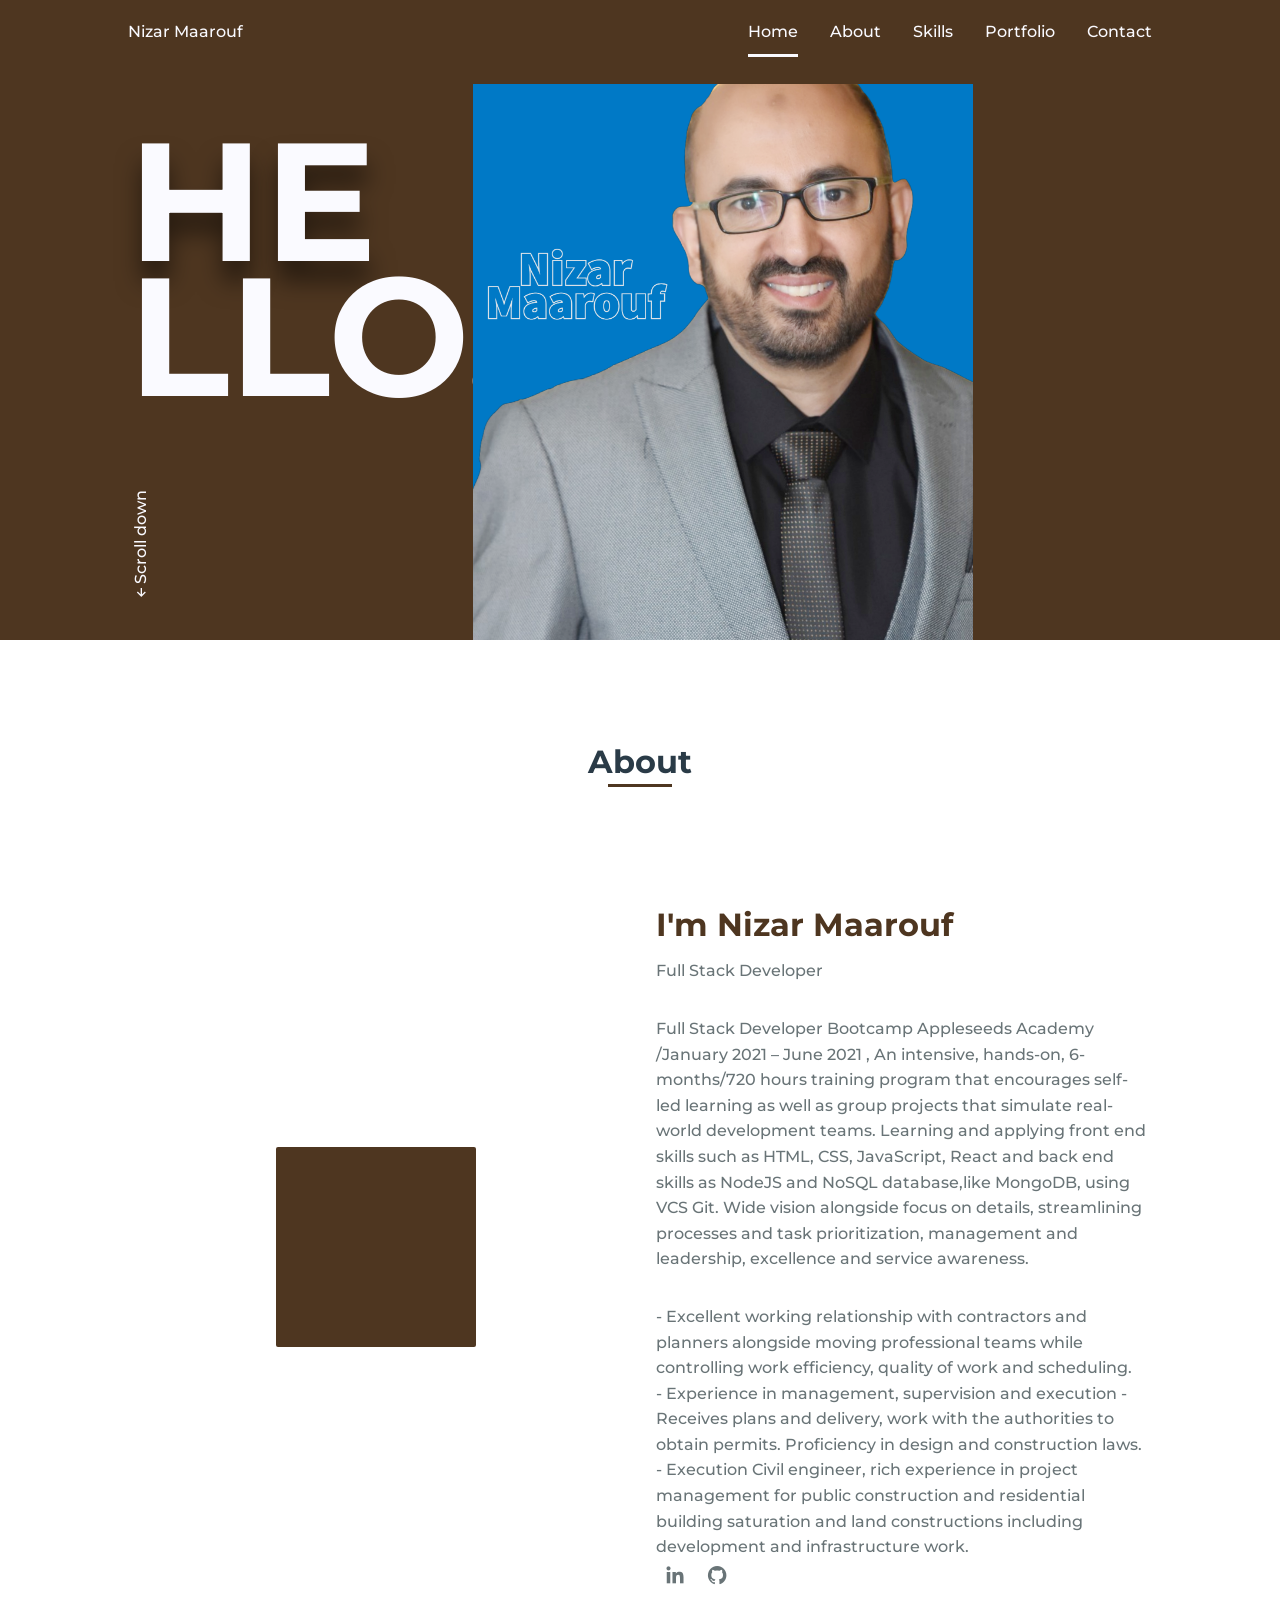
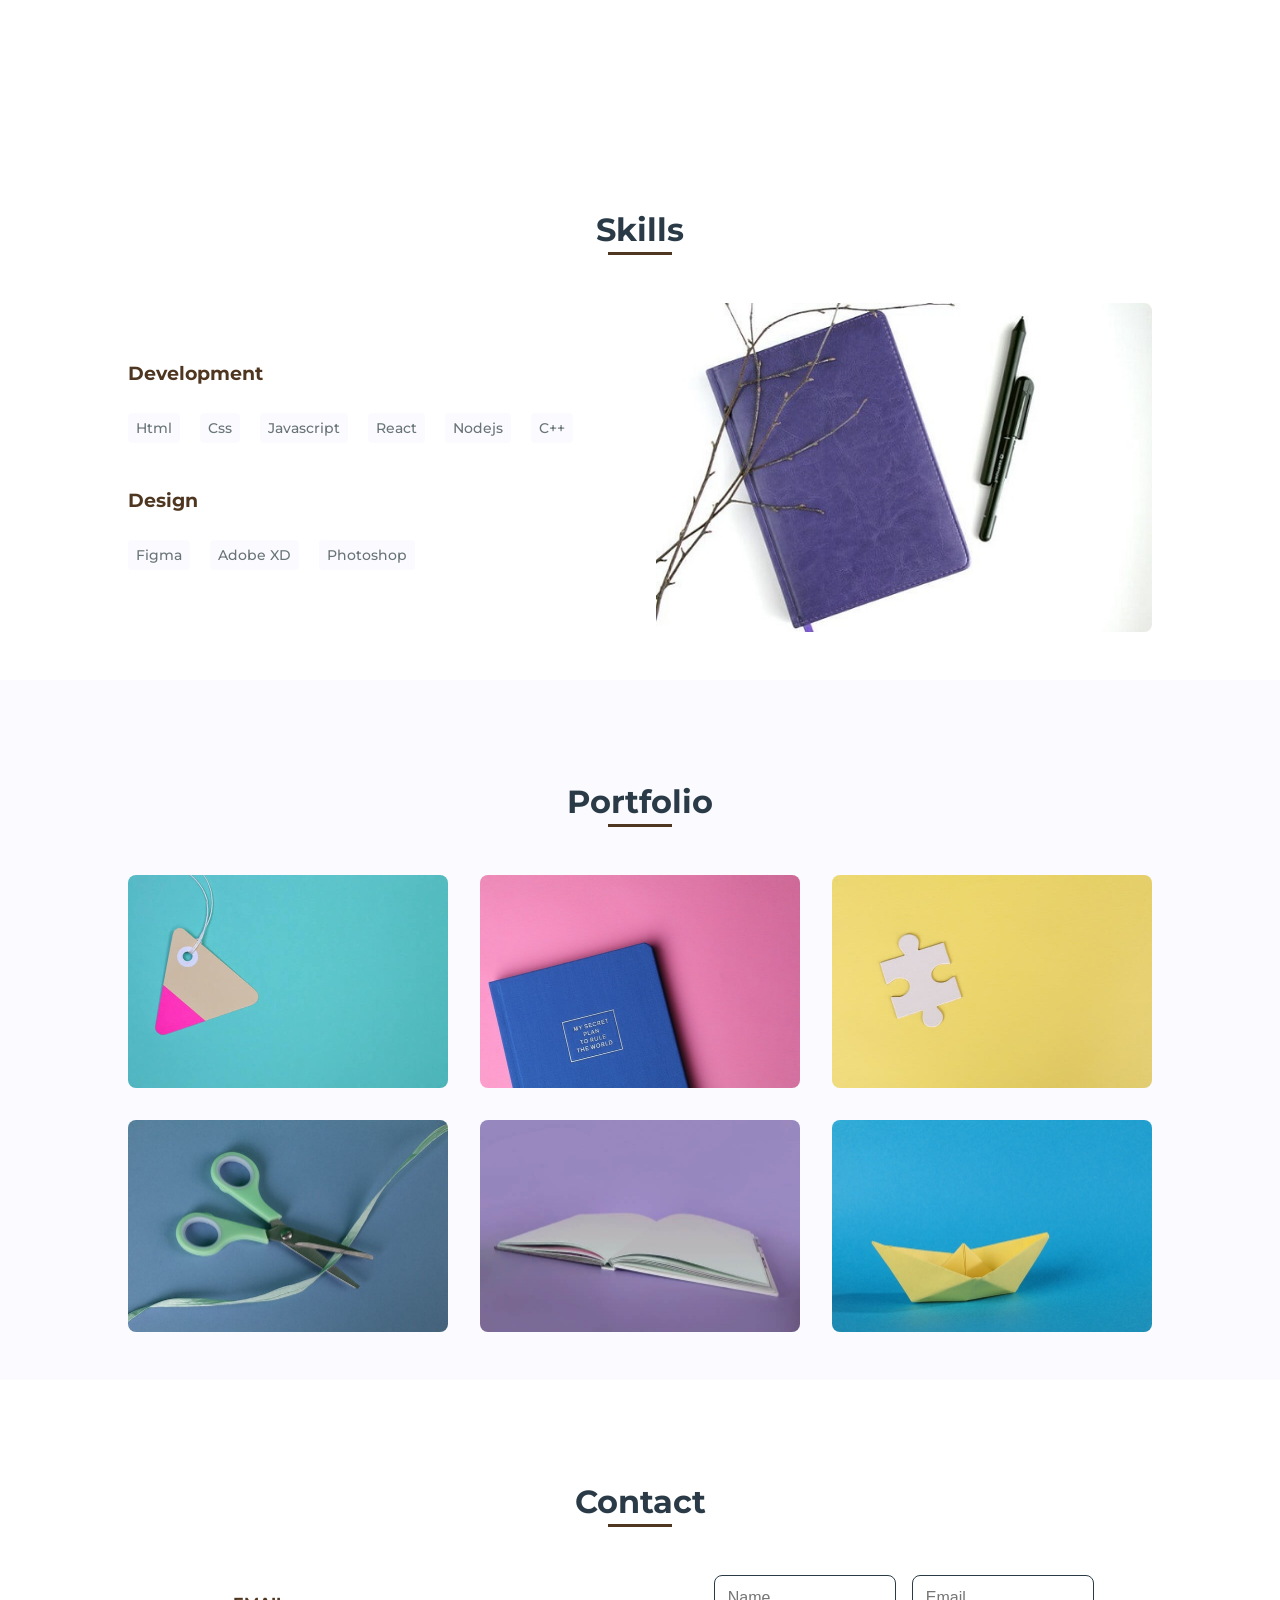
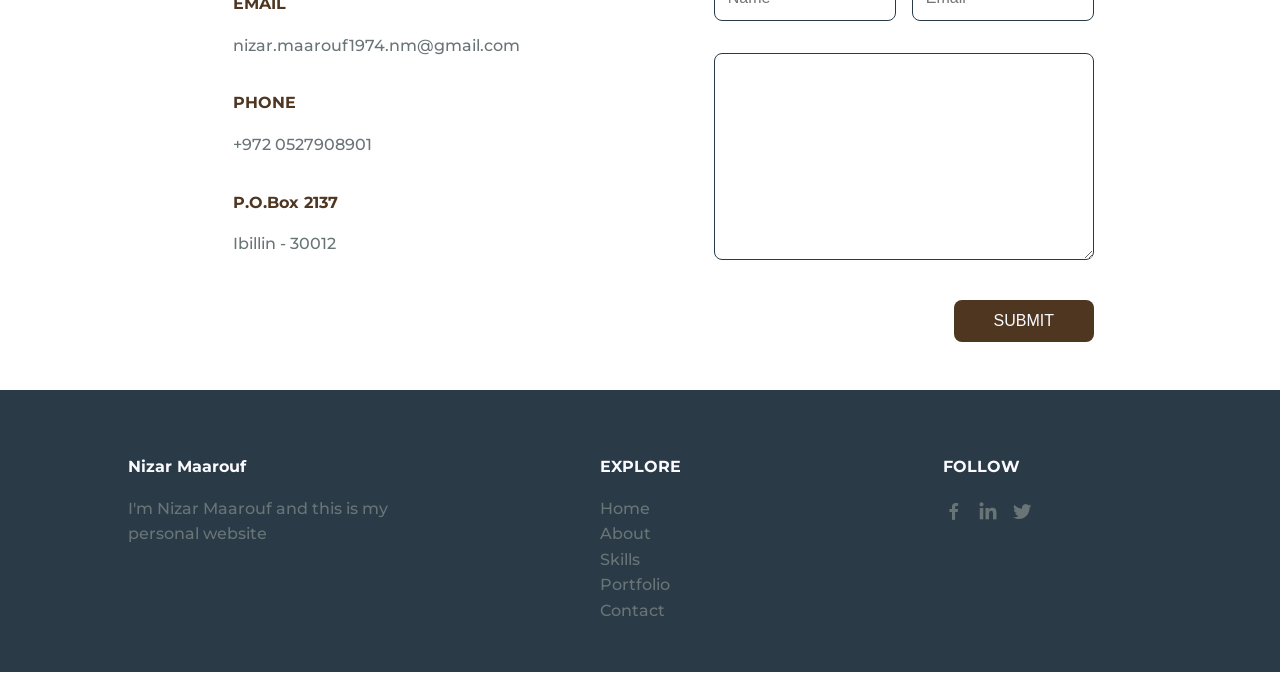
==== index.html @ 1ad1bca1 "Add files via upload" ====
<!DOCTYPE html>
    <html lang="en">
    <head>
        <meta charset="UTF-8">
        <meta name="viewport" content="width=device-width, initial-scale=1.0">

        <!-- ===== CSS ===== -->
        <link rel="stylesheet" href="assets/css/styles.css">

        <!-- ===== BOX ICONS ===== -->
        <link href='https://cdn.jsdelivr.net/npm/boxicons@2.0.5/css/boxicons.min.css' rel='stylesheet'>

        <title>My WebSite CV</title>
    </head>
    <body>
        <!--===== HEADER =====-->
        <header class="l-header">
            <nav class="nav bd-grid">
                <div>
                    <a href="#" class="nav__logo">Nizar Maarouf</a>
                </div>

                <div class="nav__menu" id="nav-menu">
                    <ul class="nav__list">
                        <li class="nav__item"><a href="#home" class="nav__link active">Home</a></li>
                        <li class="nav__item"><a href="#about" class="nav__link">About</a></li>
                        <li class="nav__item"><a href="#skills" class="nav__link">Skills</a></li>
                        <li class="nav__item"><a href="#portfolio" class="nav__link">Portfolio</a></li>
                        <li class="nav__item"><a href="#contact" class="nav__link">Contact</a></li>
                    </ul>
                </div>

                <div class="nav__toggle" id="nav-toggle">
                    <i class='bx bx-menu'></i>
                </div>
            </nav>
        </header>

        <main class="l-main">
            <!--===== HOME =====-->
            <section class="home" id="home">
                <div class="home__container bd-grid">
                    <h1 class="home__title"><span>HE</span><br>LLO.</h1>

                    <div class="home__scroll">
                        <a href="#about" class="home__scroll-link"><i class='bx bx-up-arrow-alt' ></i>Scroll down</a>
                    </div>

                    <img src="assets/img/perfil.png" alt="" class="home__img">
                </div>
            </section>

            <!--===== ABOUT =====-->
            <section class="about section" id="about">
                <h2 class="section-title">About</h2>

                <div class="about__container bd-grid">
                    <div class="about__img">
                        <img src="assets/img/profile-1.png" alt="">
                    </div>

                    <div>
                        <h2 class="about__subtitle">I'm Nizar Maarouf</h2>
                        <span class="about__profession">Full Stack Developer</span>
                        <p class="about__text">Full Stack Developer Bootcamp Appleseeds Academy
                            /January 2021 – June 2021 , An intensive, hands-on, 6-months/720 hours training program that encourages self-led learning as well as group projects that simulate real-world development teams. Learning and applying front end skills such as HTML, CSS, JavaScript, React and back end skills as NodeJS and NoSQL database,like MongoDB, using VCS Git. Wide vision alongside focus on details, streamlining processes and task prioritization, management and leadership, excellence and service awareness.</p>
                            <p> - Excellent working relationship with contractors and planners alongside moving professional teams while controlling work       efficiency, quality of work and scheduling.</p>
                            <p> - Experience in management, supervision and execution - Receives plans and delivery, work with the authorities to obtain permits. Proficiency in design and construction laws.</p>
                            <p> - Execution Civil engineer, rich experience in project management for public construction and residential building saturation and land constructions including development and infrastructure work.</p>


                        <div class="about__social">
                            <a href="https://www.linkedin.com/in/nizar-maarouf/" class="about__social-icon"><i class='bx bxl-linkedin' ></i></a>
                            <a href="https://github.com/NizarMaarouf" class="about__social-icon"><i class='bx bxl-github' ></i></a>
                            <a href="#" class="about__social-icon"><i class='bx bxl-dribble' ></i></a>
                        </div>
                    </div>
                </div>
            </section>

            <!--===== SKILLS =====-->
            <section class="skills section" id="skills">
                <h2 class="section-title">Skills</h2>

                <div class="skills__container bd-grid">
                    <div class="skills__box">
                        <h3 class="skills__subtitle">Development</h3>
                        <span class="skills__name">Html</span>
                        <span class="skills__name">Css</span>
                        <span class="skills__name">Javascript</span>
                        <span class="skills__name">React</span>
                        <span class="skills__name">Nodejs</span>
                        <span class="skills__name">C++</span>

                        <h3 class="skills__subtitle">Design</h3>
                        <span class="skills__name">Figma</span>
                        <span class="skills__name">Adobe XD</span>
                        <span class="skills__name">Photoshop</span>
                    </div>

                    <div class="skills__img">
                        <img src="assets/img/skill.jpg" alt="">
                    </div>
                </div>
            </section>

            <!--===== PORTFOLIO =====-->
            <section class="portfolio section" id="portfolio">
                <h2 class="section-title">Portfolio</h2>

                <div class="portfolio__container bd-grid">
                    <div class="portfolio__img">
                        <img src="assets/img/work1.jpg" alt="">

                        <div class="portfolio__link">
                            <a href="./PAGE-1.html" class="portfolio__link-name" target="_blank">View details</a>
                        </div>
                    </div>
                    <div class="portfolio__img">
                        <img src="assets/img/work2.jpg" alt="">

                        <div class="portfolio__link">
                            <a href="./PAGE-2.html" class="portfolio__link-name" target="_blank">View details</a>
                        </div>
                    </div>
                    <div class="portfolio__img">
                        <img src="assets/img/work3.jpg" alt="">

                        <div class="portfolio__link">
                            <a href="./PAGE-3.html" class="portfolio__link-name" target="_blank">View details</a>
                        </div>
                    </div>
                    <div class="portfolio__img">
                        <img src="assets/img/work4.jpg" alt="">

                        <div class="portfolio__link">
                            <a href="./PAGE-4.html" class="portfolio__link-name" target="_blank">View details</a>
                        </div>
                    </div>
                    <div class="portfolio__img">
                        <img src="assets/img/work5.jpg" alt="">

                        <div class="portfolio__link">
                            <a href="./PAGE-5.html" class="portfolio__link-name" target="_blank">View details</a>
                        </div>
                    </div>
                    <div class="portfolio__img">
                        <img src="assets/img/work6.jpg" alt="">

                        <div class="portfolio__link">
                            <a href="./PAGE-6.html" class="portfolio__link-name" target="_blank">View details</a>
                        </div>
                    </div>
                </div>
            </section>

            <!--===== CONTACT =====-->
            <section class="contact section" id="contact">
                <h2 class="section-title">Contact</h2>

                <div class="contact__container bd-grid">
                    <div class="contact__info">
                        <h3 class="contact__subtitle">EMAIL</h3>
                        <span class="contact__text">nizar.maarouf1974.nm@gmail.com</span>

                        <h3 class="contact__subtitle">PHONE</h3>
                        <span class="contact__text">+972 0527908901</span>

                        <h3 class="contact__subtitle">P.O.Box 2137</h3>
                        <span class="contact__text">Ibillin - 30012</span>
                    </div>

                    <form action="" class="contact__form">
                        <div class="contact__inputs">
                            <input type="text" placeholder="Name" class="contact__input">
                            <input type="mail" placeholder="Email" class="contact__input">
                        </div>

                        <textarea name="" id="" cols="0" rows="10" class="contact__input"></textarea>

                        <input type="submit" value="SUBMIT" class="contact__button">
                    </form>
                </div>
            </section>
        </main>

        <!--===== FOOTER =====-->
        <footer class="footer section">
            <div class="footer__container bd-grid">
                <div class="footer__data">
                    <h2 class="footer__title">Nizar Maarouf</h2>
                    <p class="footer__text">I'm Nizar Maarouf and this is my personal website</p>
                </div>

                <div class="footer__data">
                    <h2 class="footer__title">EXPLORE</h2>
                    <ul>
                        <li><a href="#home" class="footer__link">Home</a></li>
                        <li><a href="#about" class="footer__link">About</a></li>
                        <li><a href="#skills" class="footer__link">Skills</a></li>
                        <li><a href="#portfolio" class="footer__link">Portfolio</a></li>
                        <li><a href="#Contact" class="footer__link">Contact</a></li>
                    </ul>
                </div>

                <div class="footer__data">
                    <h2 class="footer__title">FOLLOW</h2>
                    <a href="https://www.facebook.com/nizar.maruf" class="footer__social"><i class='bx bxl-facebook' ></i></a>
                    <a href="https://www.linkedin.com/in/nizar-maarouf/" class="footer__social"><i class='bx bxl-linkedin' ></i></a>
                    <a href="https://twitter.com/home?lang=en" class="footer__social"><i class='bx bxl-twitter' ></i></a>
                </div>


            </div>
        </footer>

        <!--===== SCROLL REVEAL =====-->
        <script src="https://unpkg.com/scrollreveal"></script>

        <!--===== MAIN JS =====-->
        <script src="assets/js/main.js"></script>
    </body>
</html>
---- assets/css/styles.css ----
/*===== GOOGLE FONTS =====*/
@import url("https://fonts.googleapis.com/css2?family=Montserrat:wght@500;600;700&display=swap");

/*===== VARIABLES CSS =====*/
:root{
    --header-height: 3rem;
    --font-medium: 500;
}

/*===== Colores =====*/
:root{
    --first-color: #4e3620;
    --white-color: #FAFAFF;
    --dark-color: #2A3B47;
    --text-color: #697477;
}

/*===== Fuente y tipografia =====*/
:root{
    --body-font: 'Montserrat', sans-serif;
    --big-font-size: 6.25rem;
    --h2-font-size: 1.25rem;
    --normal-font-size: .938rem;
    --small-font-size: .813rem;
}
@media screen and (min-width: 768px){
    :root{
        --big-font-size: 10.5rem;
        --h2-font-size: 2rem;
        --normal-font-size: 1rem;
        --small-font-size: .875rem;
    }
}

/*===== Margenes =====*/
:root{
    --mb-1: .5rem;
    --mb-2: 1rem;
    --mb-3: 1.5rem;
    --mb-4: 2rem;
}

/*===== z index =====*/
:root{
    --z-fixed: 100;
}

/*===== BASE =====*/
*,::before,::after{
    box-sizing: border-box;
}
html{
    scroll-behavior: smooth;
}
body{
    margin: var(--header-height) 0 0 0;
    font-family: var(--body-font);
    font-size: var(--normal-font-size);
    font-weight: var(--font-medium);
    color: var(--text-color);
    line-height: 1.6;
}
h1,h2,p{
    margin: 0;
}
ul{
    margin: 0;
    padding: 0;
    list-style: none;
}
a{
    text-decoration: none;
    color: var(--text-color);
}
img{
    max-width: 100%;
    height: auto;
    display: block;
}

/*===== CLASS CSS ===== */
.section{
    padding: 3rem 0;
}
.section-title{
    position: relative;
    font-size: var(--h2-font-size);
    color: var(--dark-color);
    margin: var(--mb-4) 0;
    text-align: center;
}
.section-title::after{
    position: absolute;
    content: "";
    width: 32px;
    height: .18rem;
    left: 0;
    right: 0;
    margin: auto;
    top: 2rem;
    background-color: var(--first-color);
}

/*===== LAYOUT =====*/
.bd-grid{
    max-width: 1024px;
    display: grid;
    grid-template-columns: 100%;
    grid-column-gap: 2rem;
    width: calc(100% - 2rem);
    margin-left: var(--mb-2);
    margin-right: var(--mb-2);
}
.l-header{
    width: 100%;
    position: fixed;
    top: 0;
    left: 0;
    z-index: var(--z-fixed);
    background-color: var(--first-color);
}

/*===== NAV =====*/
.nav{
    height: var(--header-height);
    display: flex;
    justify-content: space-between;
    align-items: center;
}
@media screen and (max-width: 768px){
    .nav__menu{
        position: fixed;
        top: var(--header-height);
        right: -100%;
        width: 80%;
        height: 100%;
        padding: 2rem;
        background-color: rgba(255,255,255,.3);
        transition: .5s;
        backdrop-filter: blur(10px);
    }
}
.nav__item{
    margin-bottom: var(--mb-4);
}
.nav__link{
    position: relative;
    color: var(--dark-color);
}
.nav__link:hover{
    color: var(--first-color);
}
.nav__logo{
    color: var(--white-color);
}
.nav__toggle{
    color: var(--white-color);
    font-size: 1.5rem;
    cursor: pointer;
}

/*=== Show menu ===*/
.show{
    right: 0;
}

/*Active menu*/
.active::after{
    position: absolute;
    content: "";
    width: 100%;
    height: .18rem;
    left: 0;
    top: 2rem;
    background-color: var(--first-color);
}

/*===== HOME =====*/
.home{
    position: relative;
    background-color: var(--first-color);
    overflow: hidden;
}
.home__container{
    height: calc(100vh - var(--header-height));
    row-gap: 5rem;
}
.home__title{
    align-self: flex-end;
    font-size: var(--big-font-size);
    color: var(--white-color);
    line-height: .8;
}
.home__title span{
    text-shadow: 0 20px 25px rgba(0,0,0,.5);
}
.home__scroll{
    align-self: flex-end;
    padding-bottom: var(--mb-4);
}
.home__scroll-link{
    writing-mode: vertical-lr;
    transform: rotate(-180deg);
    color: var(--white-color);
}
.home__img{
    position: absolute;
    right: 0;
    bottom: 0;
    width: 295px;
}

/* ===== ABOUT =====*/
.about__container{
    justify-items: center;
    row-gap: 2rem;
    text-align: center;
}
.about__img{
    display: flex;
    justify-content: center;
    padding-top: 1rem;
    width: 300px;
    height: 300px;
    background-color: var(--first-color);
    border-radius: 1%;
    overflow: hidden;
}
.about__img img{
    width: 300px;
}
.about__subtitle{
    font-size: var(--h2-font-size);
    color: var(--first-color);
    margin-bottom: var(--mb-1);
}
.about__text{
    margin-bottom: var(--mb-4);
}
.about__profession{
    display: block;
    margin-bottom: var(--mb-4);
}
.about__social-icon{
    font-size: 1.4rem;
    margin: 0 var(--mb-1);
}
.about__social-icon:hover{
    color: var(--first-color);
}

/* ===== SKILLS =====*/
.skills__container{
    row-gap: 2rem;
}
.skills__subtitle{
    color: var(--first-color);
    margin-bottom: var(--mb-3);
}
.skills__name{
    display: inline-block;
    font-size: var(--small-font-size);
    margin-right: var(--mb-2);
    margin-bottom: var(--mb-3);
    padding: .25rem .5rem;
    background-color: var(--white-color);
    border-radius: .25rem;
}
.skills__name:hover{
    background-color: var(--first-color);
    color: var(--white-color);
}
.skills__img img{
    border-radius: .5rem;
}

/* ===== PORTFOLIO =====*/
.portfolio{
    background-color: var(--white-color);
}
.portfolio__container{
    justify-items: center;
    row-gap: 2rem;
}
.portfolio__img{
    position: relative;
    overflow: hidden;
}
.portfolio__img img{
    border-radius: .5rem;
}
.portfolio__link{
    position: absolute;
    bottom: -100%;
    width: 100%;
    height: 100%;
    display: flex;
    justify-content: center;
    align-items: center;
    background-color: rgba(255,255,255,.3);
    border-radius: .5rem;
    cursor: pointer;
    backdrop-filter: blur(10px);
    transition: .3s;
}
.portfolio__img:hover .portfolio__link{
    bottom: 0;
}
.portfolio__link-name{
    color: var(--dark-color);
}

/* ===== CONTACT =====*/
.contact__container{
    row-gap: 2rem;
}
.contact__subtitle{
    font-size: var(--normal-font-size);
    color: var(--first-color);
}
.contact__text{
    display: inline-block;
    margin-bottom: var(--mb-2);
}
.contact__inputs{
    display: grid;
    grid-template-columns: repeat(2, 1fr);
    column-gap: 1rem;
}
.contact__input{
    width: 100%;
    padding: .8rem;
    outline: none;
    border: 1.5px solid var(--dark-color);
    font-size: var(--normal-font-size);
    margin-bottom: var(--mb-4);
    border-radius: .5rem;
}
.contact__button{
    display: block;
    background-color: var(--first-color);
    color: var(--white-color);
    padding: .75rem 2.5rem;
    margin-left: auto;
    border-radius: .5rem;
    border: none;
    outline: none;
    font-size: var(--normal-font-size);
    cursor: pointer;
}

/* ===== FOOTER=====*/
.footer{
    background-color: var(--dark-color);
}
.footer__container{
    row-gap: 2rem;
}
.footer__title{
    font-size: var(--normal-font-size);
    color: var(--white-color);
    margin-bottom: var(--mb-2);
}
.footer__link{
    padding: .25rem 0;
}
.footer__link:hover{
    color: var(--first-color);
}
.footer__social{
    font-size: 1.4rem;
    margin-right: var(--mb-1);
}
.footer__social:hover{
    color: var(--first-color);
}

/* ===== MEDIA QUERIES =====*/
/* For small devices */
@media screen and (max-width: 320px) {
  .home__img {
    width: 230px;
  }
}

@media screen and (min-width: 768px){
    body{
        margin: 0;
    }
    .section{
        padding-top: 4rem;
    }
    .section-title{
        margin-bottom: 3rem;
    }
    .section-title::after{
        width: 64px;
        top: 3rem;
    }

    .nav{
        height: calc(var(--header-height) + 1rem);
    }
    .nav__list{
        display: flex;
    }
    .nav__item{
        margin-left: var(--mb-4);
        margin-bottom: 0;
    }
    .nav__toggle{
        display: none;
    }
    .nav__link{
        color: var(--white-color);
    }
    .nav__link:hover{
        color: var(--white-color);
    }
    .active::after{
        background-color: var(--white-color);
    }

    .home__container{
        height: 100vh;
        grid-template-rows: 1.7fr 1fr;
        row-gap: 0;
    }
    .home__img{
        width: 524px;
        right: 10%;
    }

    .about__container{
        grid-template-columns: repeat(2, 1fr);
        align-items: center;
        text-align: initial;
        padding: 4rem 0;
    }
    .about__img{
        width: 200px;
        height: 200px;
    }
    .about__img img{
        width: 165px;
    }

    .skills__container{
        grid-template-columns: repeat(2, 1fr);
        align-items: center;
    }

    .portfolio__container{
        grid-template-columns: repeat(3, 1fr);
        grid-template-rows: repeat(2, 1fr);
        column-gap: 2rem;
    }

    .contact__container{
        grid-template-columns: repeat(2, 1fr);
        justify-items: center;
    }
    .contact__form{
        width: 380px;
    }

    .footer__container{
        grid-template-columns: repeat(3, 1fr);
        justify-items: center;
    }
}

@media screen and (min-width: 1024px){
    .bd-grid{
        margin-left: auto;
        margin-right: auto;
    }
}

/* For tall screens on mobiles y desktop*/
@media screen and (min-height: 721px) {
    .home__container {
        height: 640px;
    }
    .home__img {
        width: 500px;
        right: 24%;
    }
}
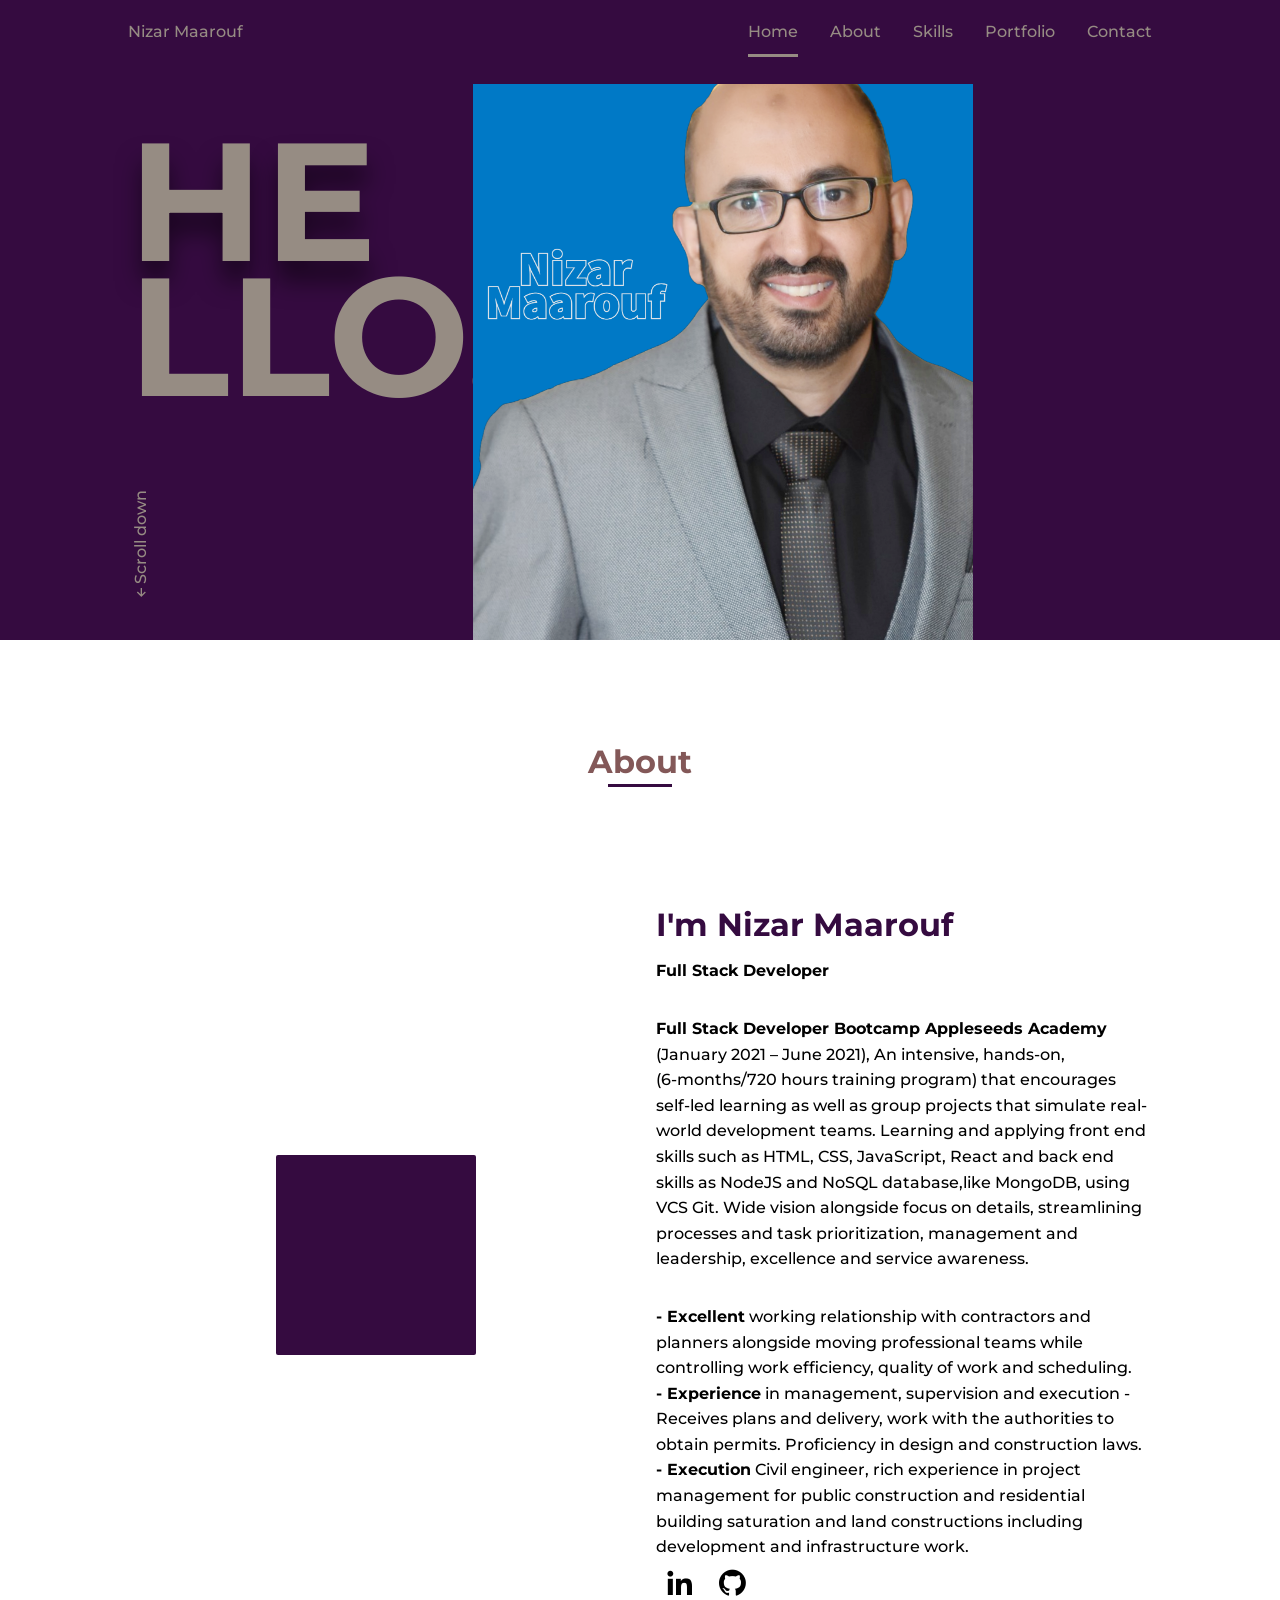
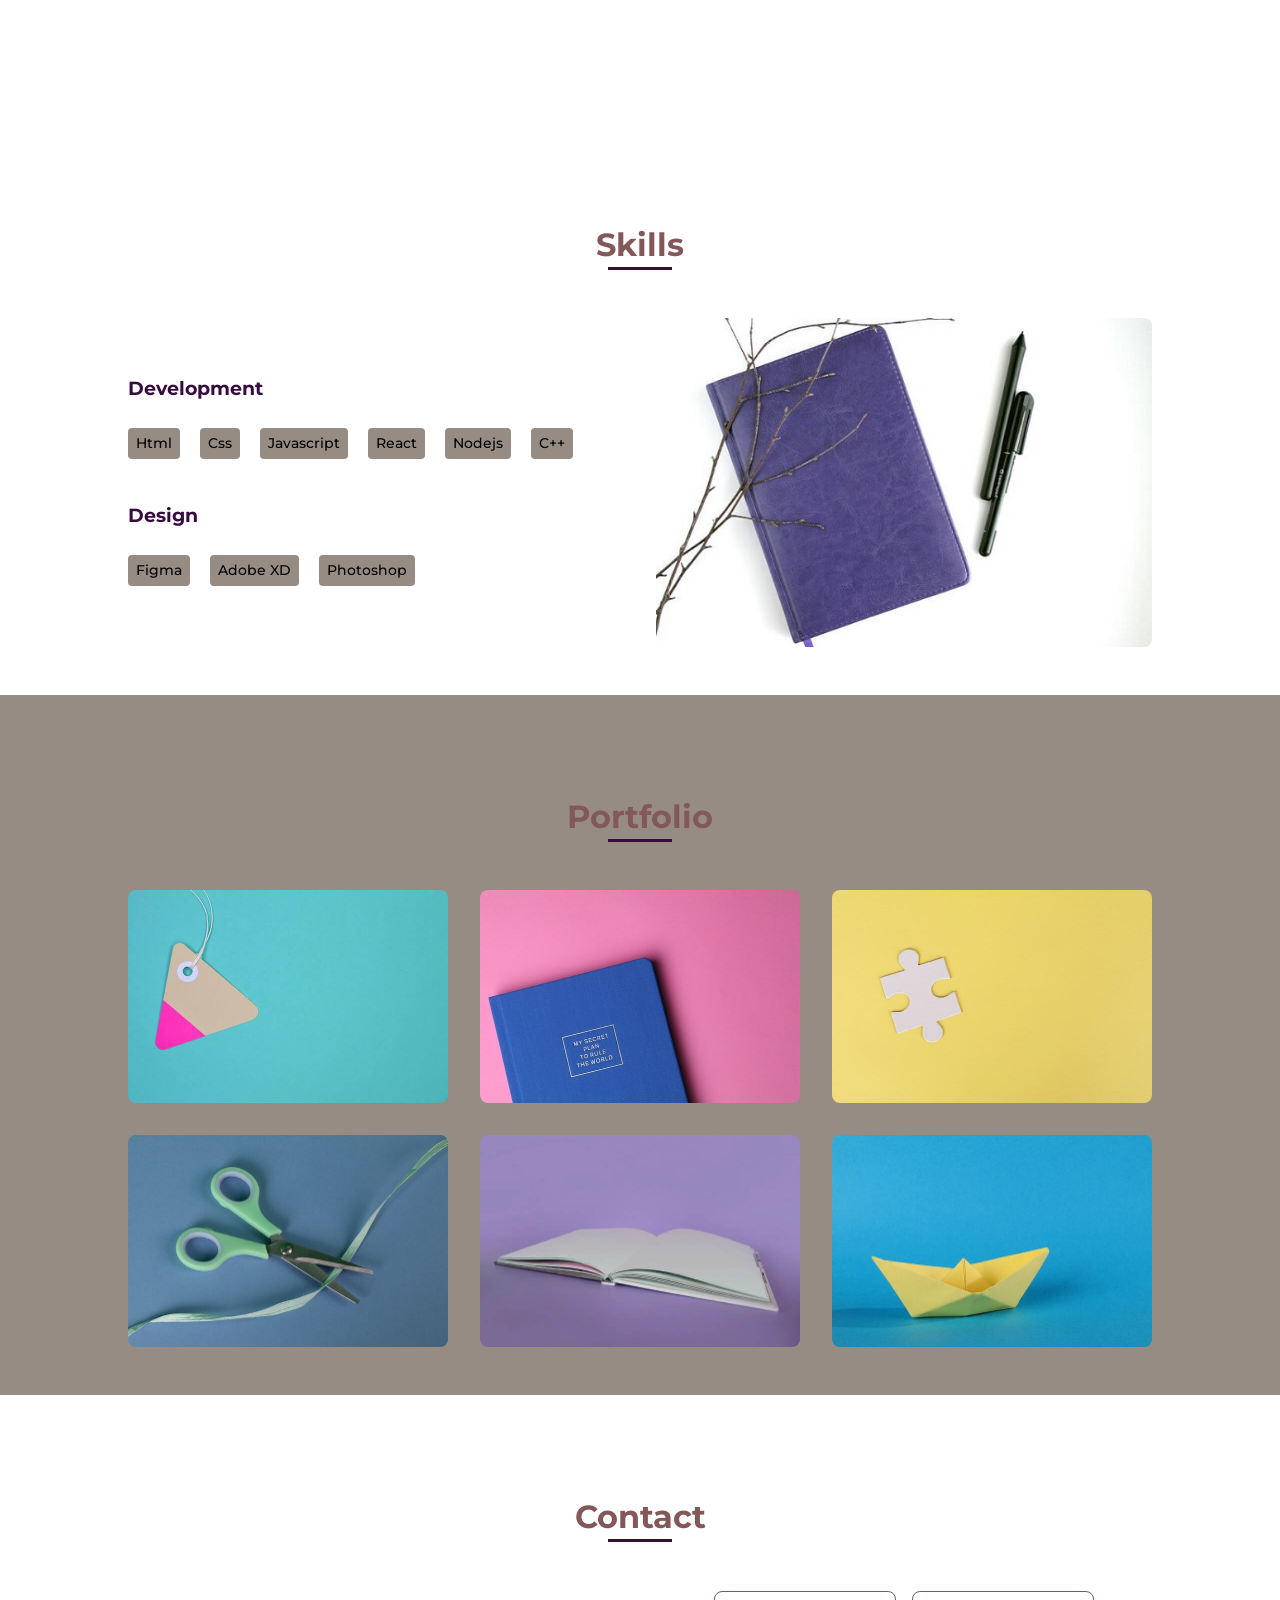
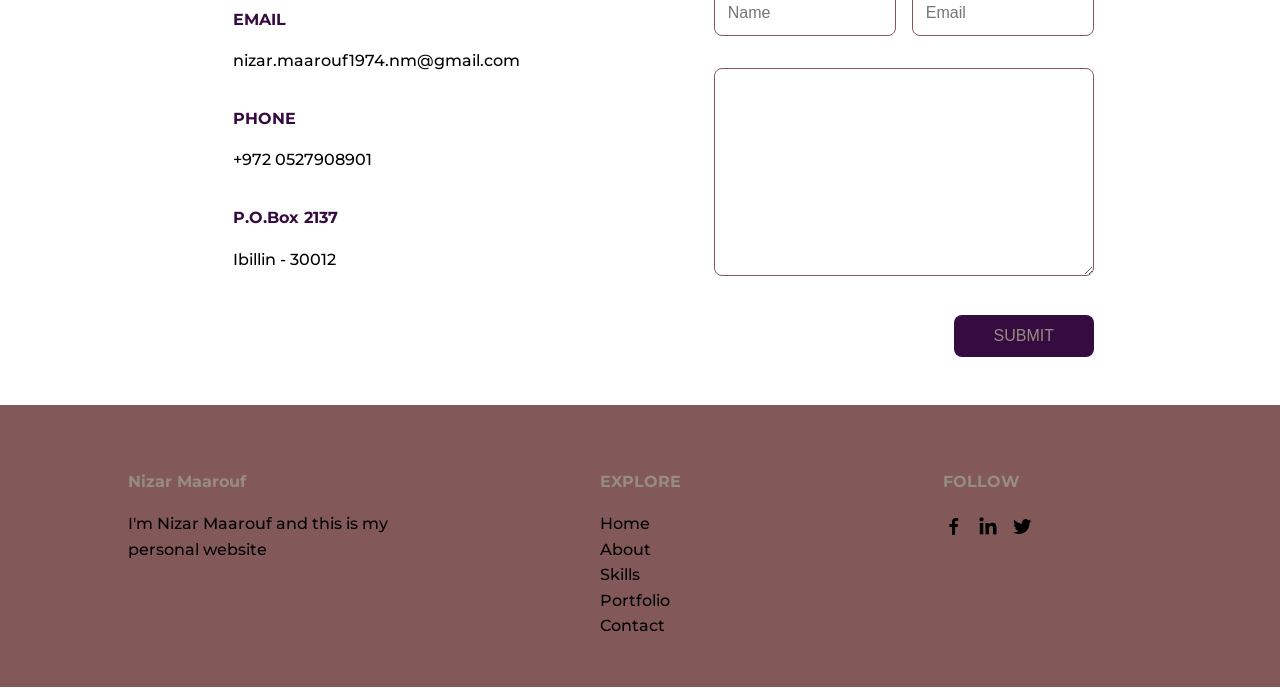
==== commit 0b438056: "My Website cv my first website cv" ====
--- a/index.html
+++ b/index.html
@@ -17,7 +17,7 @@
         <header class="l-header">
             <nav class="nav bd-grid">
                 <div>
-                    <a href="#" class="nav__logo">Nizar Maarouf</a>
+                    <a href="./NizarMaarouf.html" class="nav__logo" target="_blank">Nizar Maarouf</a>
                 </div>
 
                 <div class="nav__menu" id="nav-menu">
@@ -61,17 +61,17 @@
 
                     <div>
                         <h2 class="about__subtitle">I'm Nizar Maarouf</h2>
-                        <span class="about__profession">Full Stack Developer</span>
-                        <p class="about__text">Full Stack Developer Bootcamp Appleseeds Academy
-                            /January 2021 – June 2021 , An intensive, hands-on, 6-months/720 hours training program that encourages self-led learning as well as group projects that simulate real-world development teams. Learning and applying front end skills such as HTML, CSS, JavaScript, React and back end skills as NodeJS and NoSQL database,like MongoDB, using VCS Git. Wide vision alongside focus on details, streamlining processes and task prioritization, management and leadership, excellence and service awareness.</p>
-                            <p> - Excellent working relationship with contractors and planners alongside moving professional teams while controlling work       efficiency, quality of work and scheduling.</p>
-                            <p> - Experience in management, supervision and execution - Receives plans and delivery, work with the authorities to obtain permits. Proficiency in design and construction laws.</p>
-                            <p> - Execution Civil engineer, rich experience in project management for public construction and residential building saturation and land constructions including development and infrastructure work.</p>
+                        <span class="about__profession"><b>Full Stack Developer</b></span>
+                        <p class="about__text"><b>Full Stack Developer Bootcamp Appleseeds Academy </b>
+                         (January 2021 – June 2021), An intensive, hands-on,<br/>(6-months/720 hours training program) that encourages self-led learning as well as group projects that simulate real-world development teams. Learning and applying front end skills such as HTML, CSS, JavaScript, React and back end skills as NodeJS and NoSQL database,like MongoDB, using VCS Git. Wide vision alongside focus on details, streamlining processes and task prioritization, management and leadership, excellence and service awareness.</p>
+                            <p> <b>- Excellent</b> working relationship with contractors and planners alongside moving professional teams while controlling work       efficiency, quality of work and scheduling.</p>
+                            <p> <b>- Experience</b> in management, supervision and execution - Receives plans and delivery, work with the authorities to obtain permits. Proficiency in design and construction laws.</p>
+                            <p> <b>- Execution</b> Civil engineer, rich experience in project management for public construction and residential building saturation and land constructions including development and infrastructure work.</p>
 
 
                         <div class="about__social">
-                            <a href="https://www.linkedin.com/in/nizar-maarouf/" class="about__social-icon"><i class='bx bxl-linkedin' ></i></a>
-                            <a href="https://github.com/NizarMaarouf" class="about__social-icon"><i class='bx bxl-github' ></i></a>
+                            <a href="https://www.linkedin.com/in/nizar-maarouf/" class="about__social-icon" target="_blank"><i class='bx bxl-linkedin' ></i></a>
+                            <a href="https://github.com/NizarMaarouf" class="about__social-icon" target="_blank"><i class='bx bxl-github' ></i></a>
                             <a href="#" class="about__social-icon"><i class='bx bxl-dribble' ></i></a>
                         </div>
                     </div>
@@ -205,9 +205,9 @@
 
                 <div class="footer__data">
                     <h2 class="footer__title">FOLLOW</h2>
-                    <a href="https://www.facebook.com/nizar.maruf" class="footer__social"><i class='bx bxl-facebook' ></i></a>
-                    <a href="https://www.linkedin.com/in/nizar-maarouf/" class="footer__social"><i class='bx bxl-linkedin' ></i></a>
-                    <a href="https://twitter.com/home?lang=en" class="footer__social"><i class='bx bxl-twitter' ></i></a>
+                    <a href="https://www.facebook.com/nizar.maruf" class="footer__social" target="_blank"><i class='bx bxl-facebook' ></i></a>
+                    <a href="https://www.linkedin.com/in/nizar-maarouf/" class="footer__social" target="_blank"><i class='bx bxl-linkedin' ></i></a>
+                    <a href="https://twitter.com/home?lang=en" class="footer__social" target="_blank"><i class='bx bxl-twitter' ></i></a>
                 </div>
 
 
@@ -218,6 +218,6 @@
         <script src="https://unpkg.com/scrollreveal"></script>
 
         <!--===== MAIN JS =====-->
-        <script src="assets/js/main.js"></script>
+        <script src="./assets/js/index.js"></script>
     </body>
 </html>
--- a/assets/css/styles.css
+++ b/assets/css/styles.css
@@ -9,10 +9,11 @@
 
 /*===== Colores =====*/
 :root{
-    --first-color: #4e3620;
-    --white-color: #FAFAFF;
-    --dark-color: #2A3B47;
-    --text-color: #697477;
+    --first-color: #350b40;
+    --white-color: #968c83;
+    --dark-color: #835858;
+-- text - color : #ff7b54;
+
 }
 
 /*===== Fuente y tipografia =====*/
@@ -242,7 +243,7 @@
     margin-bottom: var(--mb-4);
 }
 .about__social-icon{
-    font-size: 1.4rem;
+    font-size: 2rem;
     margin: 0 var(--mb-1);
 }
 .about__social-icon:hover{
